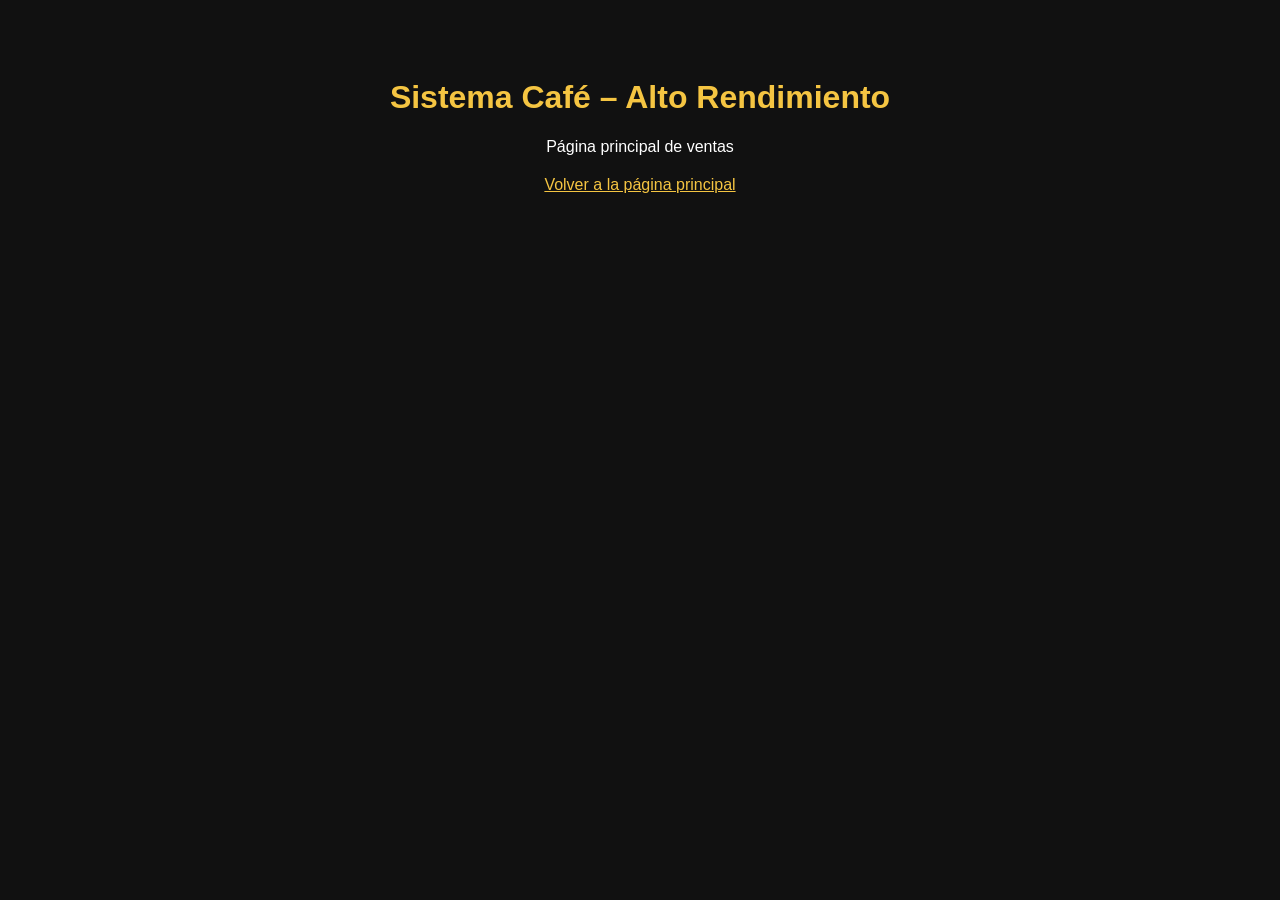
==== index.html @ 2738e2fc "Add files via upload" ====
<!DOCTYPE html>
<html lang="es">
<head>
<meta charset="UTF-8">
<title>Página principal de ventas</title>
<style>
body {
    font-family: Arial, sans-serif;
    background:#111;
    color:white;
    text-align:center;
    padding:50px;
}
h1 {
    color:#f5c542;
}
a {
    color:#f5c542;
    display:block;
    margin-top:20px;
}
</style>
</head>
<body>

<h1>Sistema Café – Alto Rendimiento</h1>
<p>Página principal de ventas</p>

<a href="/">Volver a la página principal</a>

</body>
</html>
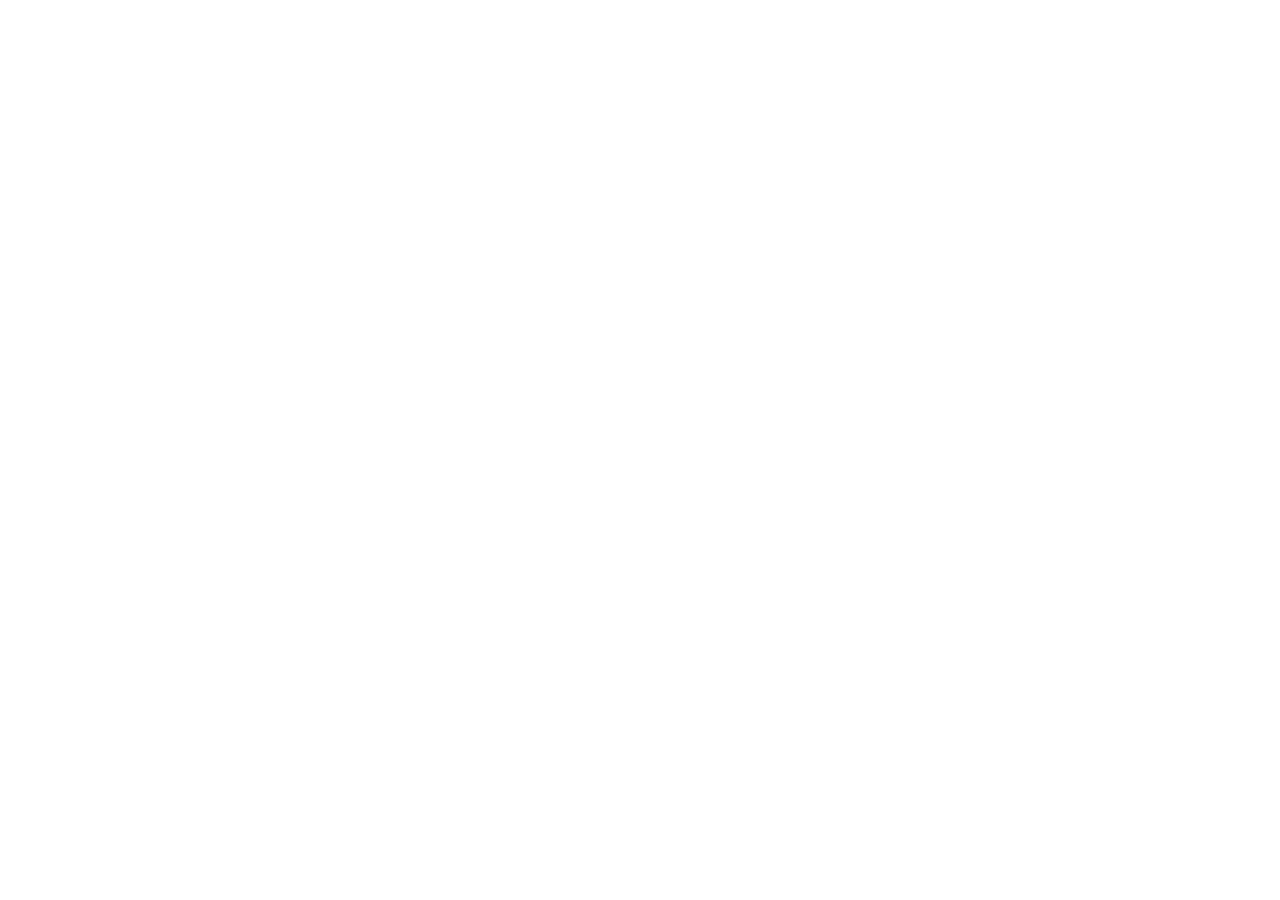
==== commit 4a01768c: "Update index.html" ====
--- a/index.html
+++ b/index.html
@@ -1,33 +1,21 @@
-
 <!DOCTYPE html>
 <html lang="es">
+
 <head>
 <meta charset="UTF-8">
-<title>Página principal de ventas</title>
-<style>
-body {
-    font-family: Arial, sans-serif;
-    background:#111;
-    color:white;
-    text-align:center;
-    padding:50px;
-}
-h1 {
-    color:#f5c542;
-}
-a {
-    color:#f5c542;
-    display:block;
-    margin-top:20px;
-}
-</style>
+<meta name="viewport" content="width=device-width, initial-scale=1.0">
+<title>Sistema Café – Alto Rendimiento</title>
+
+<link rel="stylesheet" href="/assets/index.css">
+
 </head>
+
 <body>
 
-<h1>Sistema Café – Alto Rendimiento</h1>
-<p>Página principal de ventas</p>
+<div id="root"></div>
 
-<a href="/">Volver a la página principal</a>
+<script type="module" src="/assets/index.js"></script>
 
 </body>
+
 </html>
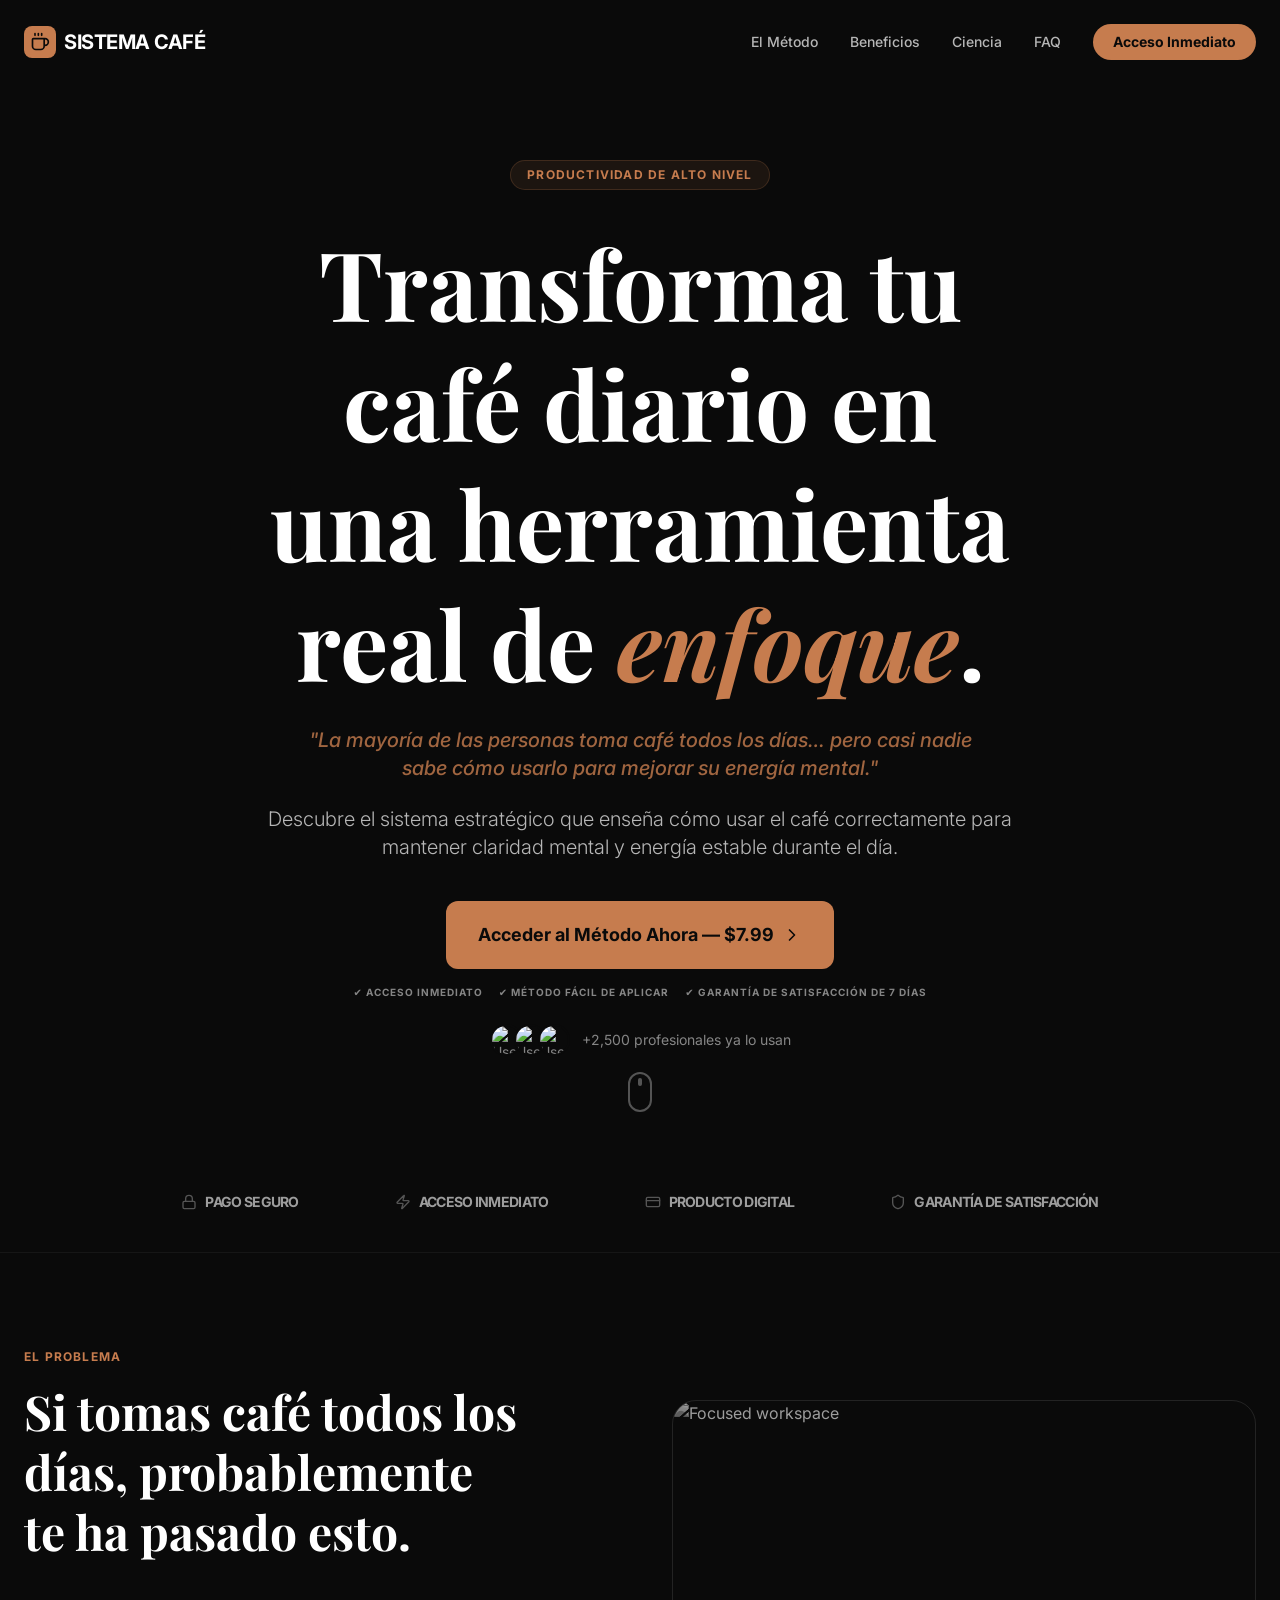
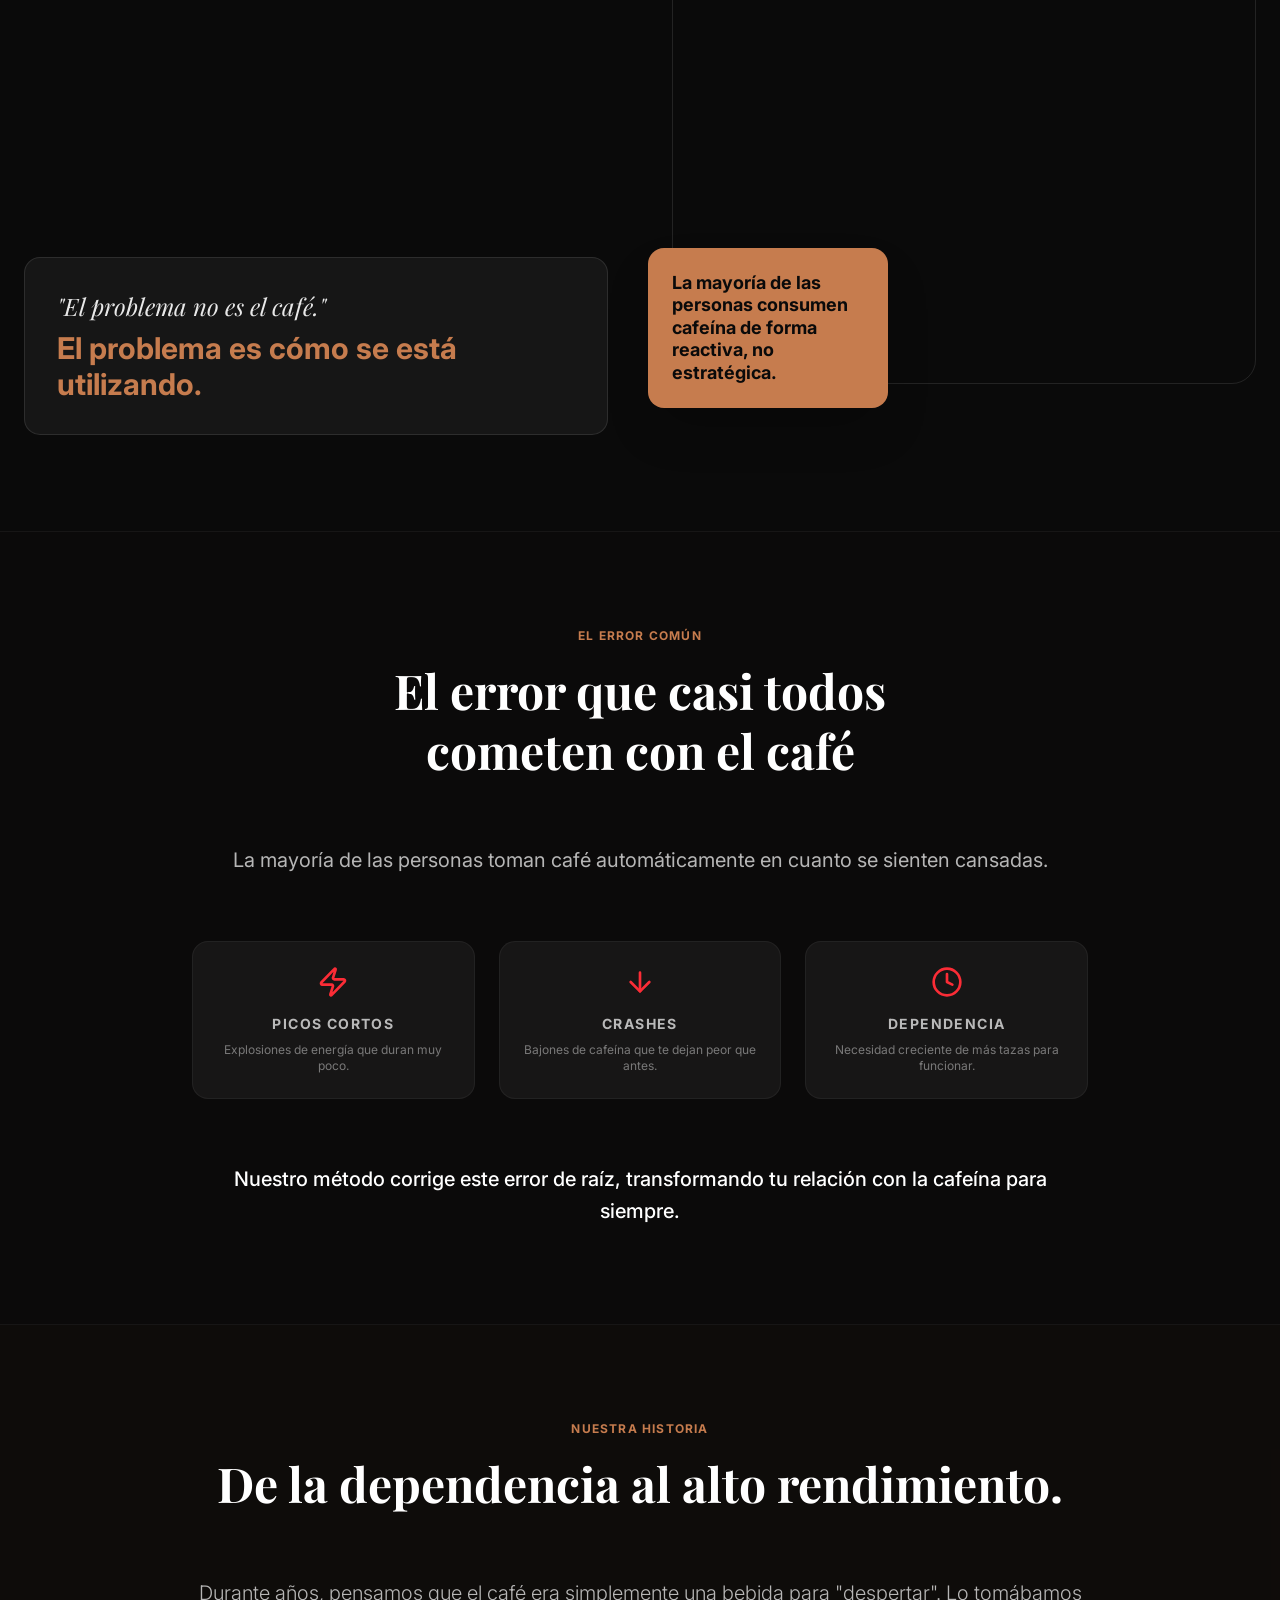
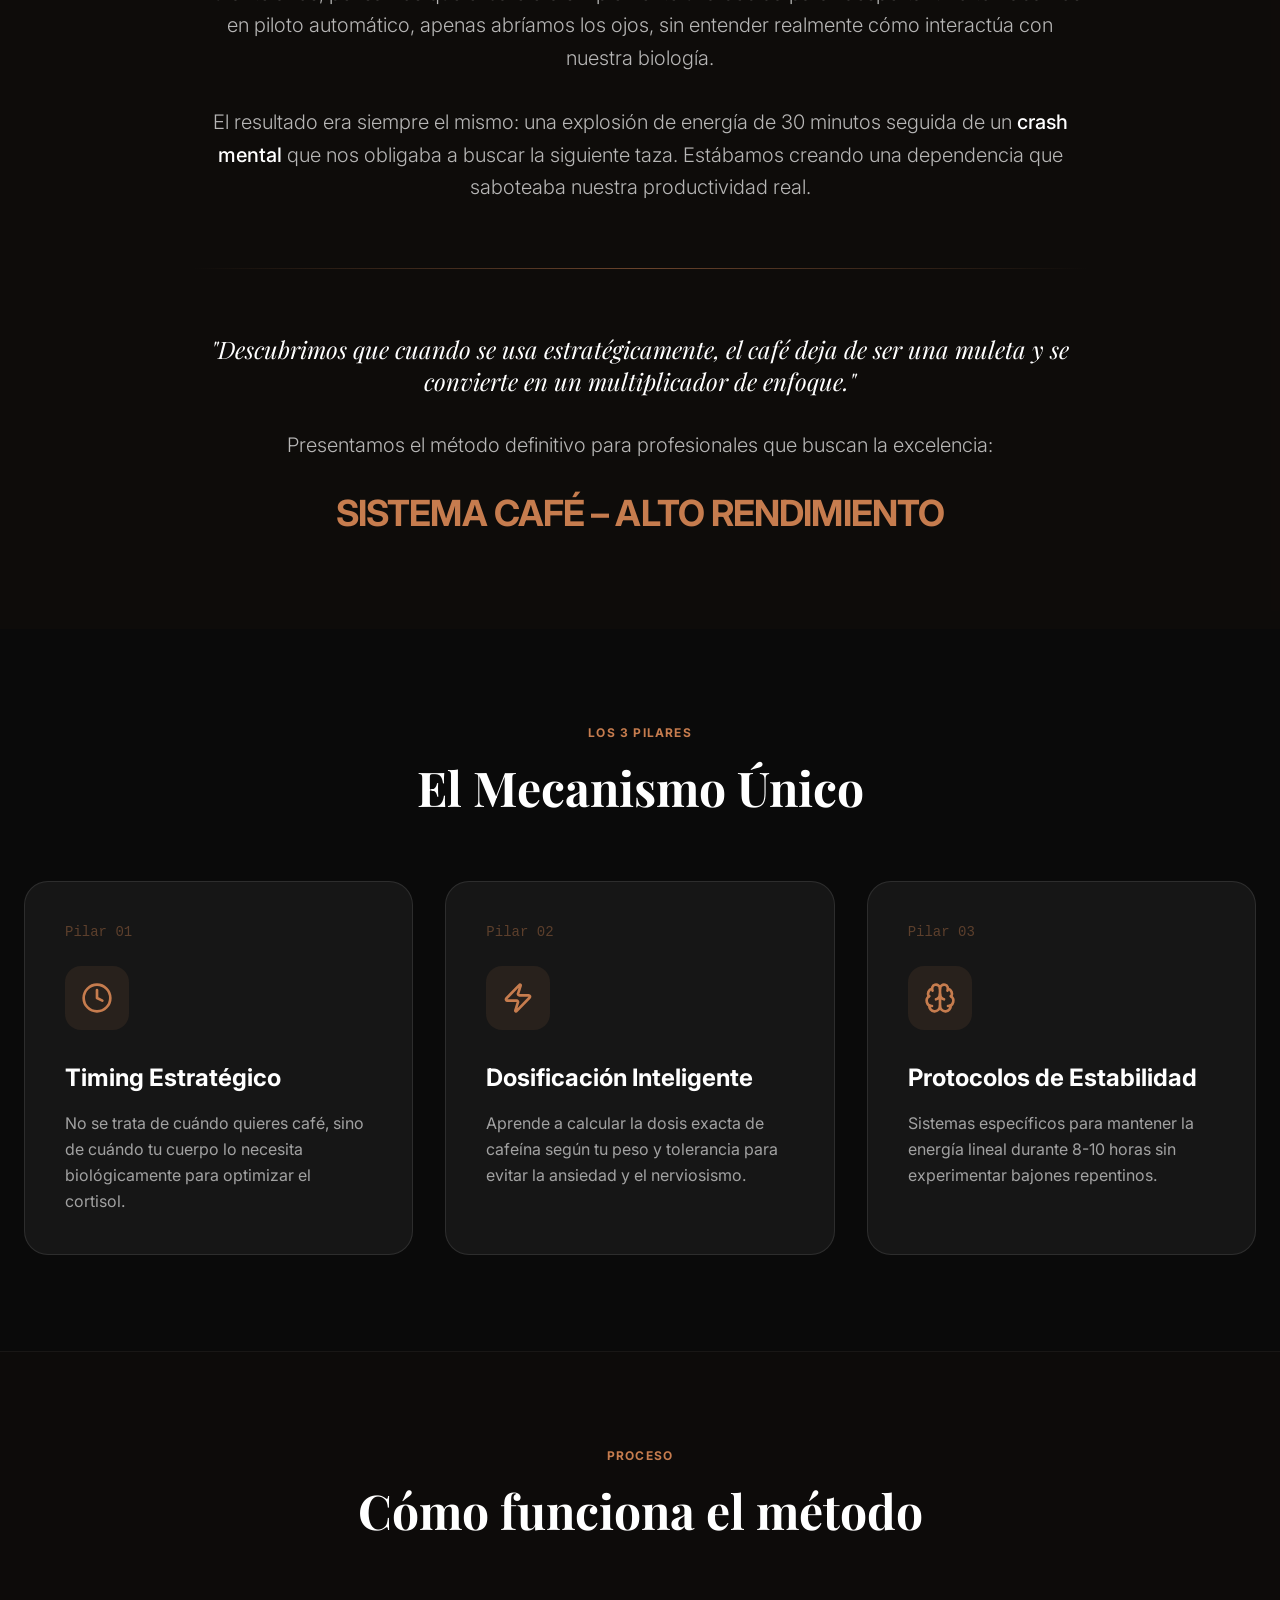
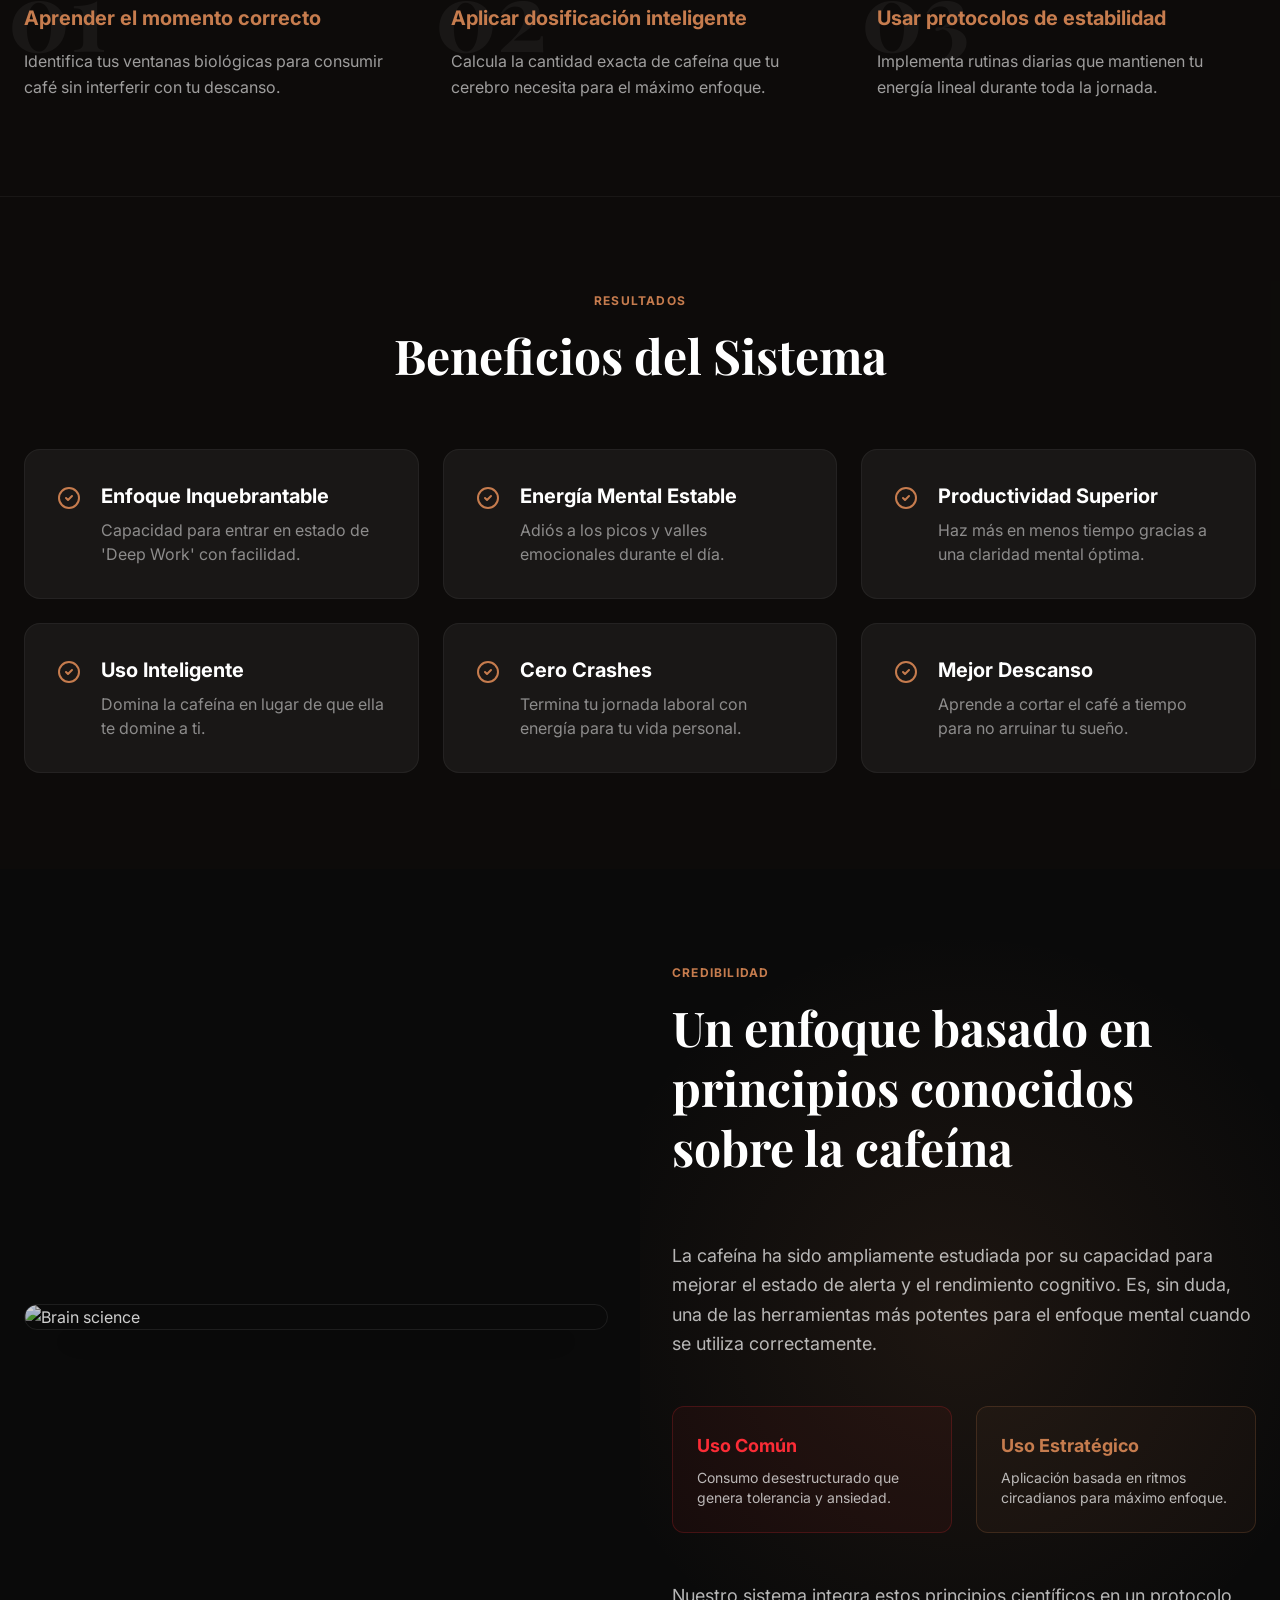
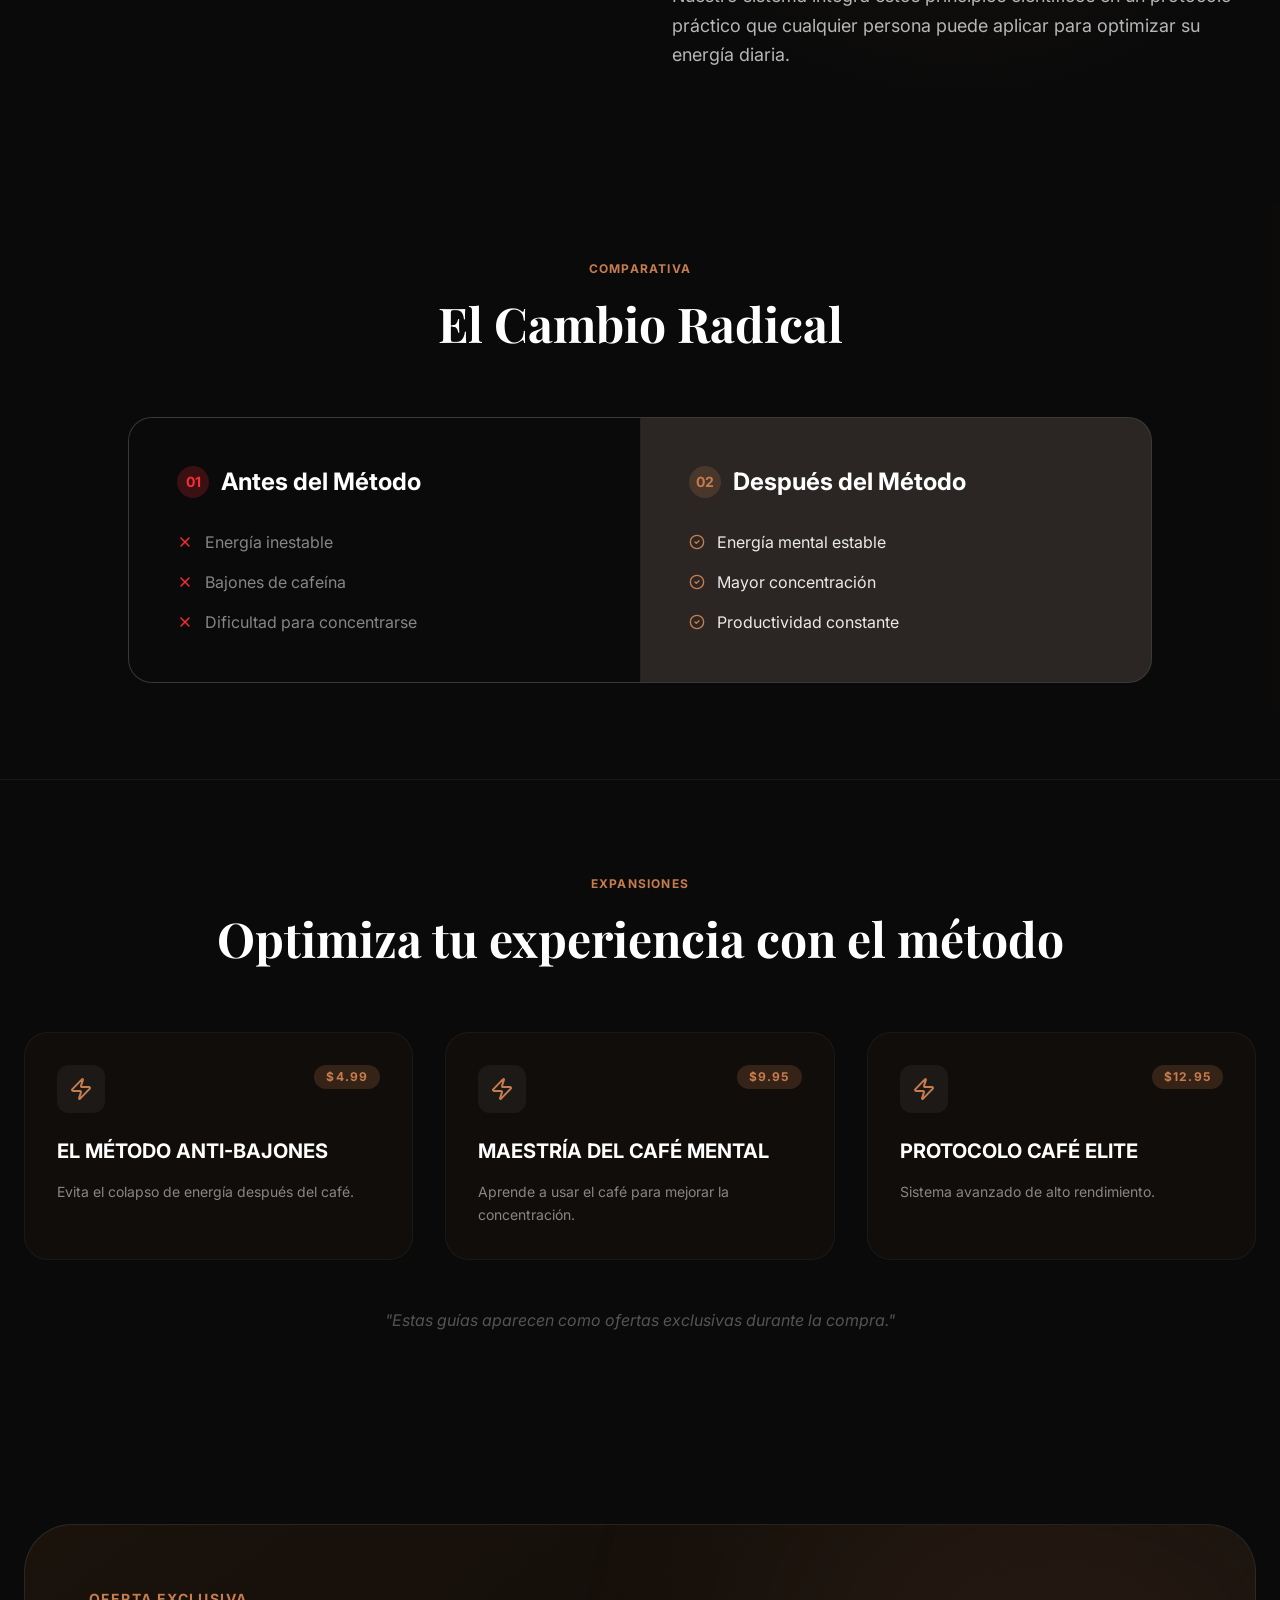
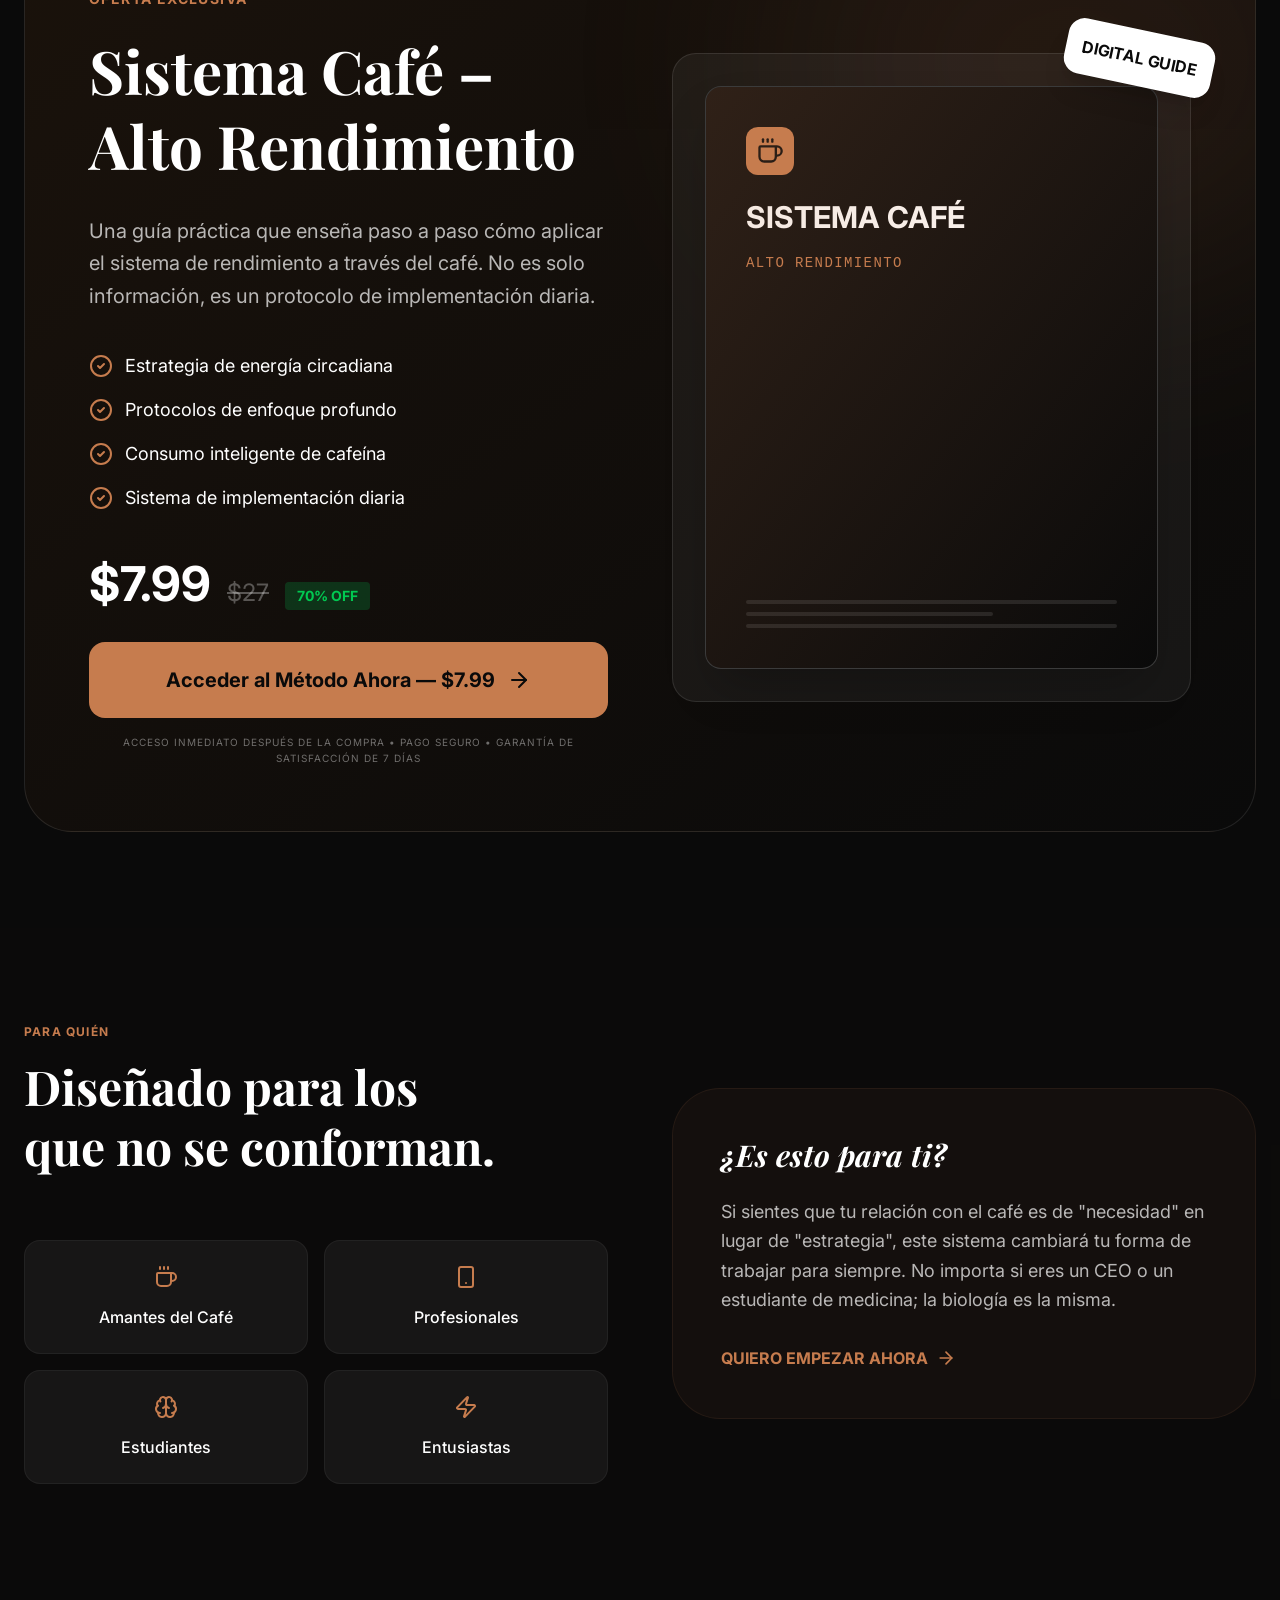
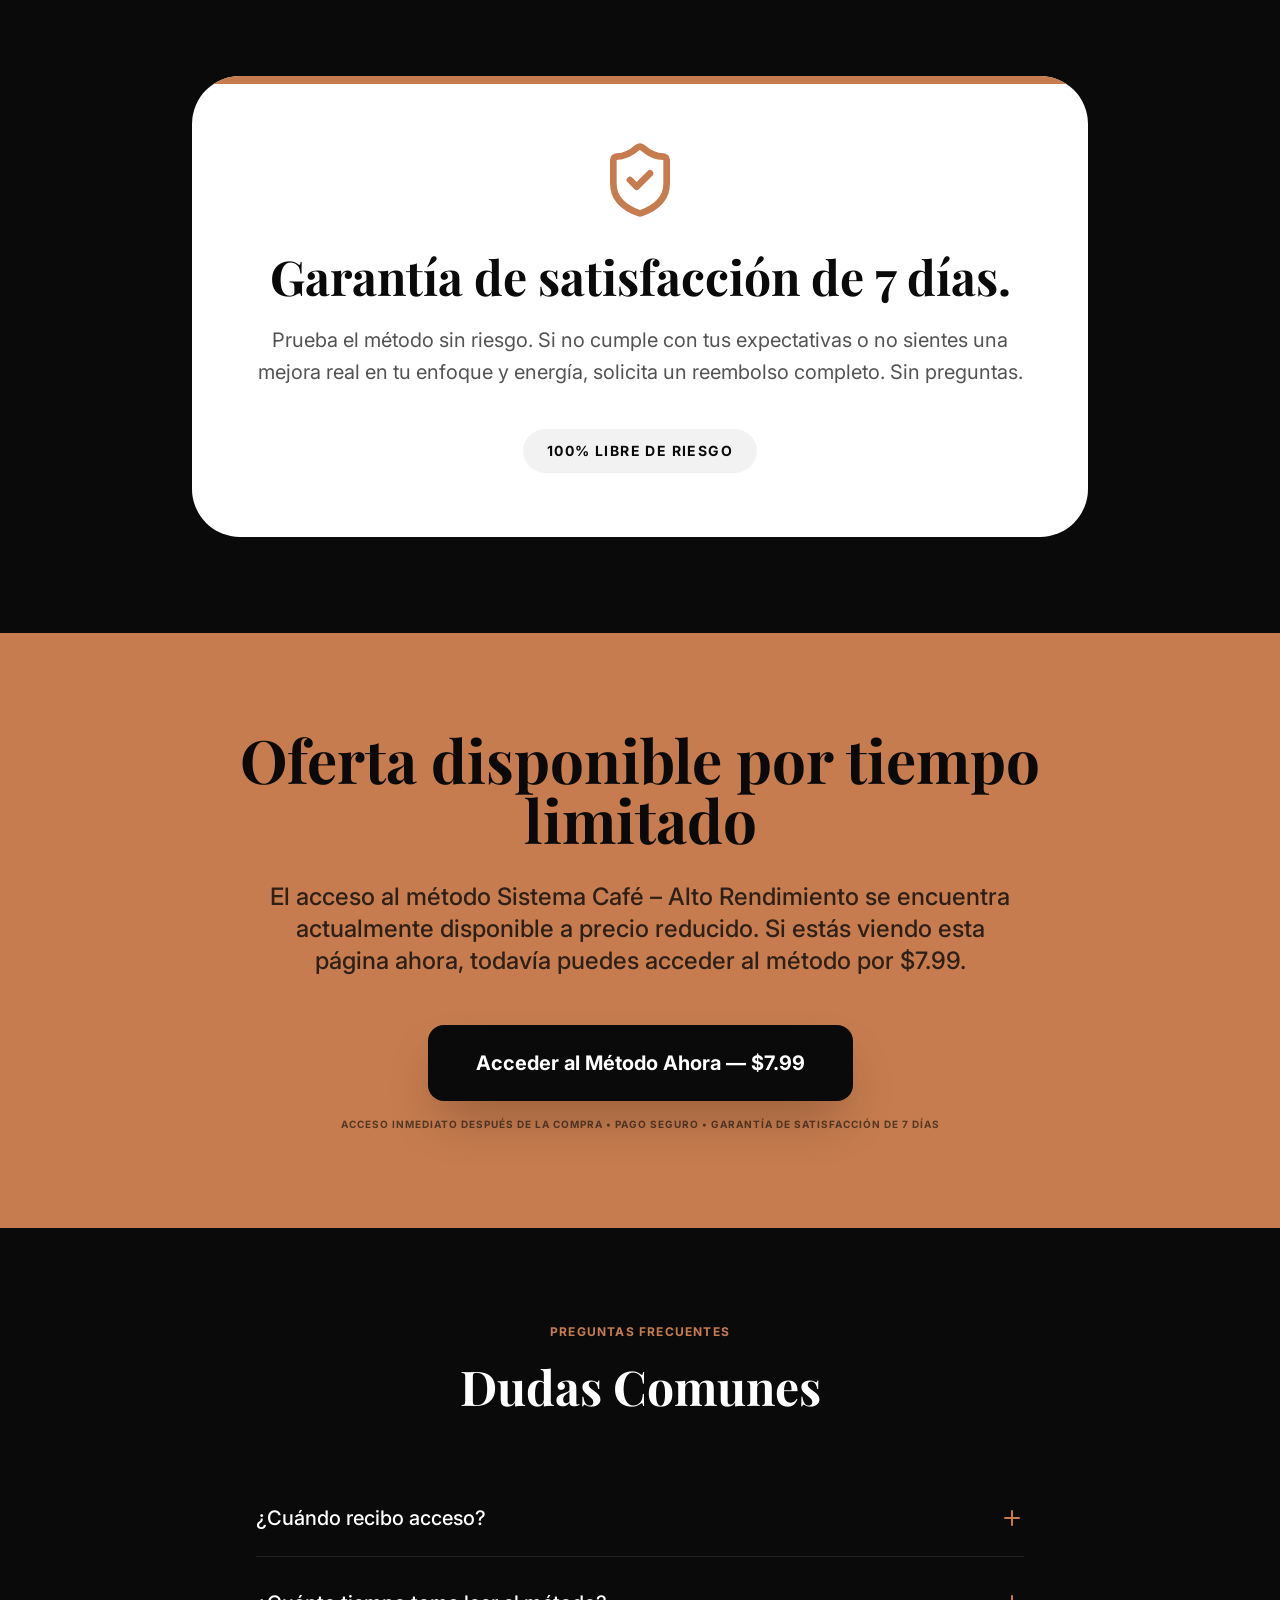
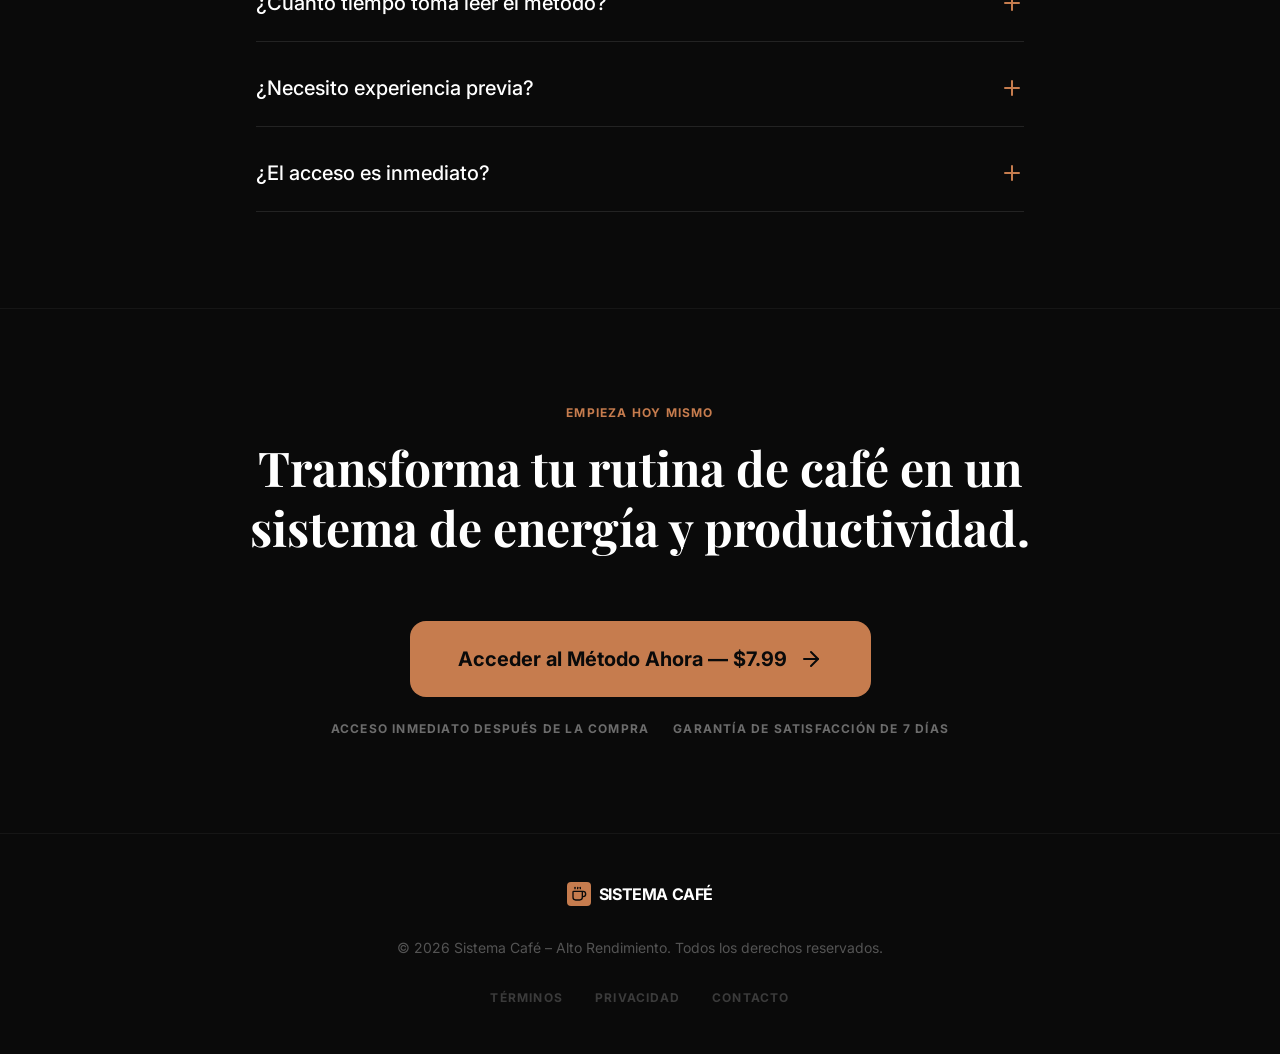
==== commit 07c6cc8e: "Update index.html" ====
--- a/index.html
+++ b/index.html
@@ -4,9 +4,10 @@
 <head>
 <meta charset="UTF-8">
 <meta name="viewport" content="width=device-width, initial-scale=1.0">
+
 <title>Sistema Café – Alto Rendimiento</title>
 
-<link rel="stylesheet" href="/assets/index.css">
+<link rel="stylesheet" href="/assets/index-BIjcZ1Al.css">
 
 </head>
 
@@ -14,7 +15,7 @@
 
 <div id="root"></div>
 
-<script type="module" src="/assets/index.js"></script>
+<script type="module" src="/assets/index-BzYRKRao.js"></script>
 
 </body>
 
--- a/assets/index-BIjcZ1Al.css
+++ b/assets/index-BIjcZ1Al.css
@@ -0,0 +1 @@
+@import"https://fonts.googleapis.com/css2?family=Inter:wght@300;400;500;600;700&family=Playfair+Display:ital,wght@0,400;0,700;1,400&display=swap";/*! tailwindcss v4.2.1 | MIT License | https://tailwindcss.com */@layer properties{@supports (((-webkit-hyphens:none)) and (not (margin-trim:inline))) or ((-moz-orient:inline) and (not (color:rgb(from red r g b)))){*,:before,:after,::backdrop{--tw-translate-x:0;--tw-translate-y:0;--tw-translate-z:0;--tw-scale-x:1;--tw-scale-y:1;--tw-scale-z:1;--tw-rotate-x:initial;--tw-rotate-y:initial;--tw-rotate-z:initial;--tw-skew-x:initial;--tw-skew-y:initial;--tw-space-y-reverse:0;--tw-space-x-reverse:0;--tw-border-style:solid;--tw-gradient-position:initial;--tw-gradient-from:#0000;--tw-gradient-via:#0000;--tw-gradient-to:#0000;--tw-gradient-stops:initial;--tw-gradient-via-stops:initial;--tw-gradient-from-position:0%;--tw-gradient-via-position:50%;--tw-gradient-to-position:100%;--tw-leading:initial;--tw-font-weight:initial;--tw-tracking:initial;--tw-shadow:0 0 #0000;--tw-shadow-color:initial;--tw-shadow-alpha:100%;--tw-inset-shadow:0 0 #0000;--tw-inset-shadow-color:initial;--tw-inset-shadow-alpha:100%;--tw-ring-color:initial;--tw-ring-shadow:0 0 #0000;--tw-inset-ring-color:initial;--tw-inset-ring-shadow:0 0 #0000;--tw-ring-inset:initial;--tw-ring-offset-width:0px;--tw-ring-offset-color:#fff;--tw-ring-offset-shadow:0 0 #0000;--tw-blur:initial;--tw-brightness:initial;--tw-contrast:initial;--tw-grayscale:initial;--tw-hue-rotate:initial;--tw-invert:initial;--tw-opacity:initial;--tw-saturate:initial;--tw-sepia:initial;--tw-drop-shadow:initial;--tw-drop-shadow-color:initial;--tw-drop-shadow-alpha:100%;--tw-drop-shadow-size:initial;--tw-backdrop-blur:initial;--tw-backdrop-brightness:initial;--tw-backdrop-contrast:initial;--tw-backdrop-grayscale:initial;--tw-backdrop-hue-rotate:initial;--tw-backdrop-invert:initial;--tw-backdrop-opacity:initial;--tw-backdrop-saturate:initial;--tw-backdrop-sepia:initial;--tw-duration:initial}}}@layer theme{:root,:host{--font-sans:"Inter", ui-sans-serif, system-ui, sans-serif;--font-serif:"Playfair Display", serif;--font-mono:ui-monospace, SFMono-Regular, Menlo, Monaco, Consolas, "Liberation Mono", "Courier New", monospace;--color-red-500:oklch(63.7% .237 25.331);--color-green-500:oklch(72.3% .219 149.579);--color-white:#fff;--spacing:.25rem;--container-2xl:42rem;--container-3xl:48rem;--container-4xl:56rem;--container-5xl:64rem;--container-7xl:80rem;--text-xs:.75rem;--text-xs--line-height:calc(1 / .75);--text-sm:.875rem;--text-sm--line-height:calc(1.25 / .875);--text-lg:1.125rem;--text-lg--line-height:calc(1.75 / 1.125);--text-xl:1.25rem;--text-xl--line-height:calc(1.75 / 1.25);--text-2xl:1.5rem;--text-2xl--line-height:calc(2 / 1.5);--text-3xl:1.875rem;--text-3xl--line-height: 1.2 ;--text-4xl:2.25rem;--text-4xl--line-height:calc(2.5 / 2.25);--text-5xl:3rem;--text-5xl--line-height:1;--text-6xl:3.75rem;--text-6xl--line-height:1;--text-7xl:4.5rem;--text-7xl--line-height:1;--text-8xl:6rem;--text-8xl--line-height:1;--font-weight-light:300;--font-weight-medium:500;--font-weight-bold:700;--tracking-tighter:-.05em;--tracking-tight:-.025em;--tracking-widest:.1em;--leading-tight:1.25;--leading-snug:1.375;--leading-relaxed:1.625;--radius-lg:.5rem;--radius-xl:.75rem;--radius-2xl:1rem;--radius-3xl:1.5rem;--animate-bounce:bounce 1s infinite;--blur-md:12px;--default-transition-duration:.15s;--default-transition-timing-function:cubic-bezier(.4, 0, .2, 1);--default-font-family:var(--font-sans);--default-mono-font-family:var(--font-mono);--color-coffee-orange:#c67c4e;--color-coffee-dark:#1a120b;--color-coffee-black:#0a0a0a}}@layer base{*,:after,:before,::backdrop{box-sizing:border-box;border:0 solid;margin:0;padding:0}::file-selector-button{box-sizing:border-box;border:0 solid;margin:0;padding:0}html,:host{-webkit-text-size-adjust:100%;-moz-tab-size:4;tab-size:4;line-height:1.5;font-family:var(--default-font-family,ui-sans-serif, system-ui, sans-serif, "Apple Color Emoji", "Segoe UI Emoji", "Segoe UI Symbol", "Noto Color Emoji");font-feature-settings:var(--default-font-feature-settings,normal);font-variation-settings:var(--default-font-variation-settings,normal);-webkit-tap-highlight-color:transparent}hr{height:0;color:inherit;border-top-width:1px}abbr:where([title]){-webkit-text-decoration:underline dotted;text-decoration:underline dotted}h1,h2,h3,h4,h5,h6{font-size:inherit;font-weight:inherit}a{color:inherit;-webkit-text-decoration:inherit;text-decoration:inherit}b,strong{font-weight:bolder}code,kbd,samp,pre{font-family:var(--default-mono-font-family,ui-monospace, SFMono-Regular, Menlo, Monaco, Consolas, "Liberation Mono", "Courier New", monospace);font-feature-settings:var(--default-mono-font-feature-settings,normal);font-variation-settings:var(--default-mono-font-variation-settings,normal);font-size:1em}small{font-size:80%}sub,sup{vertical-align:baseline;font-size:75%;line-height:0;position:relative}sub{bottom:-.25em}sup{top:-.5em}table{text-indent:0;border-color:inherit;border-collapse:collapse}:-moz-focusring{outline:auto}progress{vertical-align:baseline}summary{display:list-item}ol,ul,menu{list-style:none}img,svg,video,canvas,audio,iframe,embed,object{vertical-align:middle;display:block}img,video{max-width:100%;height:auto}button,input,select,optgroup,textarea{font:inherit;font-feature-settings:inherit;font-variation-settings:inherit;letter-spacing:inherit;color:inherit;opacity:1;background-color:#0000;border-radius:0}::file-selector-button{font:inherit;font-feature-settings:inherit;font-variation-settings:inherit;letter-spacing:inherit;color:inherit;opacity:1;background-color:#0000;border-radius:0}:where(select:is([multiple],[size])) optgroup{font-weight:bolder}:where(select:is([multiple],[size])) optgroup option{padding-inline-start:20px}::file-selector-button{margin-inline-end:4px}::placeholder{opacity:1}@supports (not ((-webkit-appearance:-apple-pay-button))) or (contain-intrinsic-size:1px){::placeholder{color:currentColor}@supports (color:color-mix(in lab,red,red)){::placeholder{color:color-mix(in oklab,currentcolor 50%,transparent)}}}textarea{resize:vertical}::-webkit-search-decoration{-webkit-appearance:none}::-webkit-date-and-time-value{min-height:1lh;text-align:inherit}::-webkit-datetime-edit{display:inline-flex}::-webkit-datetime-edit-fields-wrapper{padding:0}::-webkit-datetime-edit{padding-block:0}::-webkit-datetime-edit-year-field{padding-block:0}::-webkit-datetime-edit-month-field{padding-block:0}::-webkit-datetime-edit-day-field{padding-block:0}::-webkit-datetime-edit-hour-field{padding-block:0}::-webkit-datetime-edit-minute-field{padding-block:0}::-webkit-datetime-edit-second-field{padding-block:0}::-webkit-datetime-edit-millisecond-field{padding-block:0}::-webkit-datetime-edit-meridiem-field{padding-block:0}::-webkit-calendar-picker-indicator{line-height:1}:-moz-ui-invalid{box-shadow:none}button,input:where([type=button],[type=reset],[type=submit]){-webkit-appearance:button;-moz-appearance:button;appearance:button}::file-selector-button{-webkit-appearance:button;-moz-appearance:button;appearance:button}::-webkit-inner-spin-button{height:auto}::-webkit-outer-spin-button{height:auto}[hidden]:where(:not([hidden=until-found])){display:none!important}html,body{overflow-x:hidden}body{background-color:var(--color-coffee-black);font-family:var(--font-sans);color:var(--color-white);-webkit-font-smoothing:antialiased;-moz-osx-font-smoothing:grayscale}}@layer components;@layer utilities{.pointer-events-none{pointer-events:none}.absolute{position:absolute}.fixed{position:fixed}.relative{position:relative}.inset-0{inset:calc(var(--spacing) * 0)}.-top-6{top:calc(var(--spacing) * -6)}.-top-10{top:calc(var(--spacing) * -10)}.top-0{top:calc(var(--spacing) * 0)}.top-\[-10\%\]{top:-10%}.-right-6{right:calc(var(--spacing) * -6)}.right-0{right:calc(var(--spacing) * 0)}.right-\[-10\%\]{right:-10%}.-bottom-6{bottom:calc(var(--spacing) * -6)}.bottom-10{bottom:calc(var(--spacing) * 10)}.-left-4{left:calc(var(--spacing) * -4)}.-left-6{left:calc(var(--spacing) * -6)}.left-0{left:calc(var(--spacing) * 0)}.left-1\/2{left:50%}.z-0{z-index:0}.z-10{z-index:10}.z-50{z-index:50}.order-1{order:1}.order-2{order:2}.mx-auto{margin-inline:auto}.mt-1{margin-top:calc(var(--spacing) * 1)}.mt-4{margin-top:calc(var(--spacing) * 4)}.mt-8{margin-top:calc(var(--spacing) * 8)}.mt-12{margin-top:calc(var(--spacing) * 12)}.mb-2{margin-bottom:calc(var(--spacing) * 2)}.mb-4{margin-bottom:calc(var(--spacing) * 4)}.mb-6{margin-bottom:calc(var(--spacing) * 6)}.mb-8{margin-bottom:calc(var(--spacing) * 8)}.mb-10{margin-bottom:calc(var(--spacing) * 10)}.mb-12{margin-bottom:calc(var(--spacing) * 12)}.block{display:block}.flex{display:flex}.grid{display:grid}.hidden{display:none}.inline-block{display:inline-block}.inline-flex{display:inline-flex}.aspect-\[4\/5\]{aspect-ratio:4/5}.aspect-square{aspect-ratio:1}.h-1{height:calc(var(--spacing) * 1)}.h-2{height:calc(var(--spacing) * 2)}.h-4{height:calc(var(--spacing) * 4)}.h-5{height:calc(var(--spacing) * 5)}.h-6{height:calc(var(--spacing) * 6)}.h-7{height:calc(var(--spacing) * 7)}.h-8{height:calc(var(--spacing) * 8)}.h-10{height:calc(var(--spacing) * 10)}.h-12{height:calc(var(--spacing) * 12)}.h-16{height:calc(var(--spacing) * 16)}.h-20{height:calc(var(--spacing) * 20)}.h-\[50\%\]{height:50%}.h-full{height:100%}.h-px{height:1px}.min-h-\[100svh\]{min-height:100svh}.min-h-screen{min-height:100vh}.w-1{width:calc(var(--spacing) * 1)}.w-1\/2{width:50%}.w-2\/3{width:66.6667%}.w-4{width:calc(var(--spacing) * 4)}.w-5{width:calc(var(--spacing) * 5)}.w-6{width:calc(var(--spacing) * 6)}.w-7{width:calc(var(--spacing) * 7)}.w-8{width:calc(var(--spacing) * 8)}.w-12{width:calc(var(--spacing) * 12)}.w-16{width:calc(var(--spacing) * 16)}.w-20{width:calc(var(--spacing) * 20)}.w-\[50\%\]{width:50%}.w-full{width:100%}.max-w-2xl{max-width:var(--container-2xl)}.max-w-3xl{max-width:var(--container-3xl)}.max-w-4xl{max-width:var(--container-4xl)}.max-w-5xl{max-width:var(--container-5xl)}.max-w-7xl{max-width:var(--container-7xl)}.max-w-\[240px\]{max-width:240px}.max-w-full{max-width:100%}.flex-shrink-0{flex-shrink:0}.-translate-x-1\/2{--tw-translate-x: -50% ;translate:var(--tw-translate-x) var(--tw-translate-y)}.translate-y-full{--tw-translate-y:100%;translate:var(--tw-translate-x) var(--tw-translate-y)}.scale-105{--tw-scale-x:105%;--tw-scale-y:105%;--tw-scale-z:105%;scale:var(--tw-scale-x) var(--tw-scale-y)}.rotate-12{rotate:12deg}.rotate-90{rotate:90deg}.transform{transform:var(--tw-rotate-x,) var(--tw-rotate-y,) var(--tw-rotate-z,) var(--tw-skew-x,) var(--tw-skew-y,)}.animate-bounce{animation:var(--animate-bounce)}.grid-cols-1{grid-template-columns:repeat(1,minmax(0,1fr))}.grid-cols-2{grid-template-columns:repeat(2,minmax(0,1fr))}.flex-col{flex-direction:column}.flex-wrap{flex-wrap:wrap}.items-baseline{align-items:baseline}.items-center{align-items:center}.items-start{align-items:flex-start}.justify-between{justify-content:space-between}.justify-center{justify-content:center}.justify-start{justify-content:flex-start}.gap-2{gap:calc(var(--spacing) * 2)}.gap-3{gap:calc(var(--spacing) * 3)}.gap-4{gap:calc(var(--spacing) * 4)}.gap-5{gap:calc(var(--spacing) * 5)}.gap-6{gap:calc(var(--spacing) * 6)}.gap-8{gap:calc(var(--spacing) * 8)}.gap-12{gap:calc(var(--spacing) * 12)}.gap-16{gap:calc(var(--spacing) * 16)}.gap-px{gap:1px}:where(.space-y-2>:not(:last-child)){--tw-space-y-reverse:0;margin-block-start:calc(calc(var(--spacing) * 2) * var(--tw-space-y-reverse));margin-block-end:calc(calc(var(--spacing) * 2) * calc(1 - var(--tw-space-y-reverse)))}:where(.space-y-4>:not(:last-child)){--tw-space-y-reverse:0;margin-block-start:calc(calc(var(--spacing) * 4) * var(--tw-space-y-reverse));margin-block-end:calc(calc(var(--spacing) * 4) * calc(1 - var(--tw-space-y-reverse)))}:where(.space-y-6>:not(:last-child)){--tw-space-y-reverse:0;margin-block-start:calc(calc(var(--spacing) * 6) * var(--tw-space-y-reverse));margin-block-end:calc(calc(var(--spacing) * 6) * calc(1 - var(--tw-space-y-reverse)))}:where(.space-y-8>:not(:last-child)){--tw-space-y-reverse:0;margin-block-start:calc(calc(var(--spacing) * 8) * var(--tw-space-y-reverse));margin-block-end:calc(calc(var(--spacing) * 8) * calc(1 - var(--tw-space-y-reverse)))}:where(.-space-x-2>:not(:last-child)){--tw-space-x-reverse:0;margin-inline-start:calc(calc(var(--spacing) * -2) * var(--tw-space-x-reverse));margin-inline-end:calc(calc(var(--spacing) * -2) * calc(1 - var(--tw-space-x-reverse)))}.overflow-hidden{overflow:hidden}.rounded{border-radius:.25rem}.rounded-2xl{border-radius:var(--radius-2xl)}.rounded-3xl{border-radius:var(--radius-3xl)}.rounded-\[2rem\]{border-radius:2rem}.rounded-\[3rem\]{border-radius:3rem}.rounded-full{border-radius:3.40282e38px}.rounded-lg{border-radius:var(--radius-lg)}.rounded-xl{border-radius:var(--radius-xl)}.border{border-style:var(--tw-border-style);border-width:1px}.border-2{border-style:var(--tw-border-style);border-width:2px}.border-y{border-block-style:var(--tw-border-style);border-block-width:1px}.border-t{border-top-style:var(--tw-border-style);border-top-width:1px}.border-b{border-bottom-style:var(--tw-border-style);border-bottom-width:1px}.border-coffee-black{border-color:var(--color-coffee-black)}.border-coffee-orange\/10{border-color:#c67c4e1a}@supports (color:color-mix(in lab,red,red)){.border-coffee-orange\/10{border-color:color-mix(in oklab,var(--color-coffee-orange) 10%,transparent)}}.border-coffee-orange\/20{border-color:#c67c4e33}@supports (color:color-mix(in lab,red,red)){.border-coffee-orange\/20{border-color:color-mix(in oklab,var(--color-coffee-orange) 20%,transparent)}}.border-red-500\/20{border-color:#fb2c3633}@supports (color:color-mix(in lab,red,red)){.border-red-500\/20{border-color:color-mix(in oklab,var(--color-red-500) 20%,transparent)}}.border-white{border-color:var(--color-white)}.border-white\/5{border-color:#ffffff0d}@supports (color:color-mix(in lab,red,red)){.border-white\/5{border-color:color-mix(in oklab,var(--color-white) 5%,transparent)}}.border-white\/10{border-color:#ffffff1a}@supports (color:color-mix(in lab,red,red)){.border-white\/10{border-color:color-mix(in oklab,var(--color-white) 10%,transparent)}}.border-white\/20{border-color:#fff3}@supports (color:color-mix(in lab,red,red)){.border-white\/20{border-color:color-mix(in oklab,var(--color-white) 20%,transparent)}}.bg-coffee-black{background-color:var(--color-coffee-black)}.bg-coffee-black\/5{background-color:#0a0a0a0d}@supports (color:color-mix(in lab,red,red)){.bg-coffee-black\/5{background-color:color-mix(in oklab,var(--color-coffee-black) 5%,transparent)}}.bg-coffee-black\/80{background-color:#0a0a0acc}@supports (color:color-mix(in lab,red,red)){.bg-coffee-black\/80{background-color:color-mix(in oklab,var(--color-coffee-black) 80%,transparent)}}.bg-coffee-dark\/10{background-color:#1a120b1a}@supports (color:color-mix(in lab,red,red)){.bg-coffee-dark\/10{background-color:color-mix(in oklab,var(--color-coffee-dark) 10%,transparent)}}.bg-coffee-dark\/20{background-color:#1a120b33}@supports (color:color-mix(in lab,red,red)){.bg-coffee-dark\/20{background-color:color-mix(in oklab,var(--color-coffee-dark) 20%,transparent)}}.bg-coffee-dark\/30{background-color:#1a120b4d}@supports (color:color-mix(in lab,red,red)){.bg-coffee-dark\/30{background-color:color-mix(in oklab,var(--color-coffee-dark) 30%,transparent)}}.bg-coffee-dark\/40{background-color:#1a120b66}@supports (color:color-mix(in lab,red,red)){.bg-coffee-dark\/40{background-color:color-mix(in oklab,var(--color-coffee-dark) 40%,transparent)}}.bg-coffee-orange{background-color:var(--color-coffee-orange)}.bg-coffee-orange\/5{background-color:#c67c4e0d}@supports (color:color-mix(in lab,red,red)){.bg-coffee-orange\/5{background-color:color-mix(in oklab,var(--color-coffee-orange) 5%,transparent)}}.bg-coffee-orange\/10{background-color:#c67c4e1a}@supports (color:color-mix(in lab,red,red)){.bg-coffee-orange\/10{background-color:color-mix(in oklab,var(--color-coffee-orange) 10%,transparent)}}.bg-coffee-orange\/20{background-color:#c67c4e33}@supports (color:color-mix(in lab,red,red)){.bg-coffee-orange\/20{background-color:color-mix(in oklab,var(--color-coffee-orange) 20%,transparent)}}.bg-green-500\/20{background-color:#00c75833}@supports (color:color-mix(in lab,red,red)){.bg-green-500\/20{background-color:color-mix(in oklab,var(--color-green-500) 20%,transparent)}}.bg-red-500\/5{background-color:#fb2c360d}@supports (color:color-mix(in lab,red,red)){.bg-red-500\/5{background-color:color-mix(in oklab,var(--color-red-500) 5%,transparent)}}.bg-red-500\/20{background-color:#fb2c3633}@supports (color:color-mix(in lab,red,red)){.bg-red-500\/20{background-color:color-mix(in oklab,var(--color-red-500) 20%,transparent)}}.bg-transparent{background-color:#0000}.bg-white{background-color:var(--color-white)}.bg-white\/5{background-color:#ffffff0d}@supports (color:color-mix(in lab,red,red)){.bg-white\/5{background-color:color-mix(in oklab,var(--color-white) 5%,transparent)}}.bg-white\/10{background-color:#ffffff1a}@supports (color:color-mix(in lab,red,red)){.bg-white\/10{background-color:color-mix(in oklab,var(--color-white) 10%,transparent)}}.bg-gradient-to-b{--tw-gradient-position:to bottom in oklab;background-image:linear-gradient(var(--tw-gradient-stops))}.bg-gradient-to-br{--tw-gradient-position:to bottom right in oklab;background-image:linear-gradient(var(--tw-gradient-stops))}.bg-gradient-to-r{--tw-gradient-position:to right in oklab;background-image:linear-gradient(var(--tw-gradient-stops))}.from-coffee-black\/60{--tw-gradient-from:#0a0a0a99}@supports (color:color-mix(in lab,red,red)){.from-coffee-black\/60{--tw-gradient-from:color-mix(in oklab, var(--color-coffee-black) 60%, transparent)}}.from-coffee-black\/60{--tw-gradient-stops:var(--tw-gradient-via-stops,var(--tw-gradient-position), var(--tw-gradient-from) var(--tw-gradient-from-position), var(--tw-gradient-to) var(--tw-gradient-to-position))}.from-coffee-dark{--tw-gradient-from:var(--color-coffee-dark);--tw-gradient-stops:var(--tw-gradient-via-stops,var(--tw-gradient-position), var(--tw-gradient-from) var(--tw-gradient-from-position), var(--tw-gradient-to) var(--tw-gradient-to-position))}.from-coffee-orange\/20{--tw-gradient-from:#c67c4e33}@supports (color:color-mix(in lab,red,red)){.from-coffee-orange\/20{--tw-gradient-from:color-mix(in oklab, var(--color-coffee-orange) 20%, transparent)}}.from-coffee-orange\/20{--tw-gradient-stops:var(--tw-gradient-via-stops,var(--tw-gradient-position), var(--tw-gradient-from) var(--tw-gradient-from-position), var(--tw-gradient-to) var(--tw-gradient-to-position))}.from-transparent{--tw-gradient-from:transparent;--tw-gradient-stops:var(--tw-gradient-via-stops,var(--tw-gradient-position), var(--tw-gradient-from) var(--tw-gradient-from-position), var(--tw-gradient-to) var(--tw-gradient-to-position))}.via-coffee-orange\/50{--tw-gradient-via:#c67c4e80}@supports (color:color-mix(in lab,red,red)){.via-coffee-orange\/50{--tw-gradient-via:color-mix(in oklab, var(--color-coffee-orange) 50%, transparent)}}.via-coffee-orange\/50{--tw-gradient-via-stops:var(--tw-gradient-position), var(--tw-gradient-from) var(--tw-gradient-from-position), var(--tw-gradient-via) var(--tw-gradient-via-position), var(--tw-gradient-to) var(--tw-gradient-to-position);--tw-gradient-stops:var(--tw-gradient-via-stops)}.via-transparent{--tw-gradient-via:transparent;--tw-gradient-via-stops:var(--tw-gradient-position), var(--tw-gradient-from) var(--tw-gradient-from-position), var(--tw-gradient-via) var(--tw-gradient-via-position), var(--tw-gradient-to) var(--tw-gradient-to-position);--tw-gradient-stops:var(--tw-gradient-via-stops)}.to-coffee-black{--tw-gradient-to:var(--color-coffee-black);--tw-gradient-stops:var(--tw-gradient-via-stops,var(--tw-gradient-position), var(--tw-gradient-from) var(--tw-gradient-from-position), var(--tw-gradient-to) var(--tw-gradient-to-position))}.to-transparent{--tw-gradient-to:transparent;--tw-gradient-stops:var(--tw-gradient-via-stops,var(--tw-gradient-position), var(--tw-gradient-from) var(--tw-gradient-from-position), var(--tw-gradient-to) var(--tw-gradient-to-position))}.object-cover{object-fit:cover}.p-1{padding:calc(var(--spacing) * 1)}.p-4{padding:calc(var(--spacing) * 4)}.p-6{padding:calc(var(--spacing) * 6)}.p-8{padding:calc(var(--spacing) * 8)}.p-10{padding:calc(var(--spacing) * 10)}.p-12{padding:calc(var(--spacing) * 12)}.px-3{padding-inline:calc(var(--spacing) * 3)}.px-4{padding-inline:calc(var(--spacing) * 4)}.px-5{padding-inline:calc(var(--spacing) * 5)}.px-6{padding-inline:calc(var(--spacing) * 6)}.px-8{padding-inline:calc(var(--spacing) * 8)}.px-12{padding-inline:calc(var(--spacing) * 12)}.py-1{padding-block:calc(var(--spacing) * 1)}.py-1\.5{padding-block:calc(var(--spacing) * 1.5)}.py-2{padding-block:calc(var(--spacing) * 2)}.py-3{padding-block:calc(var(--spacing) * 3)}.py-4{padding-block:calc(var(--spacing) * 4)}.py-5{padding-block:calc(var(--spacing) * 5)}.py-6{padding-block:calc(var(--spacing) * 6)}.py-8{padding-block:calc(var(--spacing) * 8)}.py-10{padding-block:calc(var(--spacing) * 10)}.py-12{padding-block:calc(var(--spacing) * 12)}.py-20{padding-block:calc(var(--spacing) * 20)}.py-24{padding-block:calc(var(--spacing) * 24)}.pt-28{padding-top:calc(var(--spacing) * 28)}.pb-24{padding-bottom:calc(var(--spacing) * 24)}.text-center{text-align:center}.text-left{text-align:left}.font-mono{font-family:var(--font-mono)}.font-serif{font-family:var(--font-serif)}.text-2xl{font-size:var(--text-2xl);line-height:var(--tw-leading,var(--text-2xl--line-height))}.text-3xl{font-size:var(--text-3xl);line-height:var(--tw-leading,var(--text-3xl--line-height))}.text-4xl{font-size:var(--text-4xl);line-height:var(--tw-leading,var(--text-4xl--line-height))}.text-8xl{font-size:var(--text-8xl);line-height:var(--tw-leading,var(--text-8xl--line-height))}.text-lg{font-size:var(--text-lg);line-height:var(--tw-leading,var(--text-lg--line-height))}.text-sm{font-size:var(--text-sm);line-height:var(--tw-leading,var(--text-sm--line-height))}.text-xl{font-size:var(--text-xl);line-height:var(--tw-leading,var(--text-xl--line-height))}.text-xs{font-size:var(--text-xs);line-height:var(--tw-leading,var(--text-xs--line-height))}.text-\[10px\]{font-size:10px}.leading-relaxed{--tw-leading:var(--leading-relaxed);line-height:var(--leading-relaxed)}.leading-snug{--tw-leading:var(--leading-snug);line-height:var(--leading-snug)}.leading-tight{--tw-leading:var(--leading-tight);line-height:var(--leading-tight)}.font-bold{--tw-font-weight:var(--font-weight-bold);font-weight:var(--font-weight-bold)}.font-light{--tw-font-weight:var(--font-weight-light);font-weight:var(--font-weight-light)}.font-medium{--tw-font-weight:var(--font-weight-medium);font-weight:var(--font-weight-medium)}.tracking-tight{--tw-tracking:var(--tracking-tight);letter-spacing:var(--tracking-tight)}.tracking-tighter{--tw-tracking:var(--tracking-tighter);letter-spacing:var(--tracking-tighter)}.tracking-widest{--tw-tracking:var(--tracking-widest);letter-spacing:var(--tracking-widest)}.text-balance{text-wrap:balance}.break-words{overflow-wrap:break-word}.text-coffee-black{color:var(--color-coffee-black)}.text-coffee-black\/60{color:#0a0a0a99}@supports (color:color-mix(in lab,red,red)){.text-coffee-black\/60{color:color-mix(in oklab,var(--color-coffee-black) 60%,transparent)}}.text-coffee-black\/70{color:#0a0a0ab3}@supports (color:color-mix(in lab,red,red)){.text-coffee-black\/70{color:color-mix(in oklab,var(--color-coffee-black) 70%,transparent)}}.text-coffee-orange{color:var(--color-coffee-orange)}.text-coffee-orange\/40{color:#c67c4e66}@supports (color:color-mix(in lab,red,red)){.text-coffee-orange\/40{color:color-mix(in oklab,var(--color-coffee-orange) 40%,transparent)}}.text-coffee-orange\/80{color:#c67c4ecc}@supports (color:color-mix(in lab,red,red)){.text-coffee-orange\/80{color:color-mix(in oklab,var(--color-coffee-orange) 80%,transparent)}}.text-green-500{color:var(--color-green-500)}.text-red-500{color:var(--color-red-500)}.text-white{color:var(--color-white)}.text-white\/5{color:#ffffff0d}@supports (color:color-mix(in lab,red,red)){.text-white\/5{color:color-mix(in oklab,var(--color-white) 5%,transparent)}}.text-white\/20{color:#fff3}@supports (color:color-mix(in lab,red,red)){.text-white\/20{color:color-mix(in oklab,var(--color-white) 20%,transparent)}}.text-white\/30{color:#ffffff4d}@supports (color:color-mix(in lab,red,red)){.text-white\/30{color:color-mix(in oklab,var(--color-white) 30%,transparent)}}.text-white\/40{color:#fff6}@supports (color:color-mix(in lab,red,red)){.text-white\/40{color:color-mix(in oklab,var(--color-white) 40%,transparent)}}.text-white\/50{color:#ffffff80}@supports (color:color-mix(in lab,red,red)){.text-white\/50{color:color-mix(in oklab,var(--color-white) 50%,transparent)}}.text-white\/60{color:#fff9}@supports (color:color-mix(in lab,red,red)){.text-white\/60{color:color-mix(in oklab,var(--color-white) 60%,transparent)}}.text-white\/70{color:#ffffffb3}@supports (color:color-mix(in lab,red,red)){.text-white\/70{color:color-mix(in oklab,var(--color-white) 70%,transparent)}}.text-white\/80{color:#fffc}@supports (color:color-mix(in lab,red,red)){.text-white\/80{color:color-mix(in oklab,var(--color-white) 80%,transparent)}}.text-white\/90{color:#ffffffe6}@supports (color:color-mix(in lab,red,red)){.text-white\/90{color:color-mix(in oklab,var(--color-white) 90%,transparent)}}.uppercase{text-transform:uppercase}.italic{font-style:italic}.line-through{text-decoration-line:line-through}.opacity-10{opacity:.1}.opacity-30{opacity:.3}.opacity-40{opacity:.4}.opacity-60{opacity:.6}.opacity-80{opacity:.8}.shadow-2xl{--tw-shadow:0 25px 50px -12px var(--tw-shadow-color,#00000040);box-shadow:var(--tw-inset-shadow),var(--tw-inset-ring-shadow),var(--tw-ring-offset-shadow),var(--tw-ring-shadow),var(--tw-shadow)}.shadow-xl{--tw-shadow:0 20px 25px -5px var(--tw-shadow-color,#0000001a), 0 8px 10px -6px var(--tw-shadow-color,#0000001a);box-shadow:var(--tw-inset-shadow),var(--tw-inset-ring-shadow),var(--tw-ring-offset-shadow),var(--tw-ring-shadow),var(--tw-shadow)}.blur-\[120px\]{--tw-blur:blur(120px);filter:var(--tw-blur,) var(--tw-brightness,) var(--tw-contrast,) var(--tw-grayscale,) var(--tw-hue-rotate,) var(--tw-invert,) var(--tw-saturate,) var(--tw-sepia,) var(--tw-drop-shadow,)}.grayscale{--tw-grayscale:grayscale(100%);filter:var(--tw-blur,) var(--tw-brightness,) var(--tw-contrast,) var(--tw-grayscale,) var(--tw-hue-rotate,) var(--tw-invert,) var(--tw-saturate,) var(--tw-sepia,) var(--tw-drop-shadow,)}.backdrop-blur-md{--tw-backdrop-blur:blur(var(--blur-md));-webkit-backdrop-filter:var(--tw-backdrop-blur,) var(--tw-backdrop-brightness,) var(--tw-backdrop-contrast,) var(--tw-backdrop-grayscale,) var(--tw-backdrop-hue-rotate,) var(--tw-backdrop-invert,) var(--tw-backdrop-opacity,) var(--tw-backdrop-saturate,) var(--tw-backdrop-sepia,);backdrop-filter:var(--tw-backdrop-blur,) var(--tw-backdrop-brightness,) var(--tw-backdrop-contrast,) var(--tw-backdrop-grayscale,) var(--tw-backdrop-hue-rotate,) var(--tw-backdrop-invert,) var(--tw-backdrop-opacity,) var(--tw-backdrop-saturate,) var(--tw-backdrop-sepia,)}.transition{transition-property:color,background-color,border-color,outline-color,text-decoration-color,fill,stroke,--tw-gradient-from,--tw-gradient-via,--tw-gradient-to,opacity,box-shadow,transform,translate,scale,rotate,filter,-webkit-backdrop-filter,backdrop-filter,display,content-visibility,overlay,pointer-events;transition-timing-function:var(--tw-ease,var(--default-transition-timing-function));transition-duration:var(--tw-duration,var(--default-transition-duration))}.transition-all{transition-property:all;transition-timing-function:var(--tw-ease,var(--default-transition-timing-function));transition-duration:var(--tw-duration,var(--default-transition-duration))}.transition-colors{transition-property:color,background-color,border-color,outline-color,text-decoration-color,fill,stroke,--tw-gradient-from,--tw-gradient-via,--tw-gradient-to;transition-timing-function:var(--tw-ease,var(--default-transition-timing-function));transition-duration:var(--tw-duration,var(--default-transition-duration))}.transition-transform{transition-property:transform,translate,scale,rotate;transition-timing-function:var(--tw-ease,var(--default-transition-timing-function));transition-duration:var(--tw-duration,var(--default-transition-duration))}.duration-300{--tw-duration:.3s;transition-duration:.3s}.duration-500{--tw-duration:.5s;transition-duration:.5s}.duration-700{--tw-duration:.7s;transition-duration:.7s}.select-none{-webkit-user-select:none;user-select:none}@media(hover:hover){.group-hover\:translate-x-1:is(:where(.group):hover *){--tw-translate-x:calc(var(--spacing) * 1);translate:var(--tw-translate-x) var(--tw-translate-y)}.group-hover\:translate-y-0:is(:where(.group):hover *){--tw-translate-y:calc(var(--spacing) * 0);translate:var(--tw-translate-x) var(--tw-translate-y)}.group-hover\:rotate-2:is(:where(.group):hover *){rotate:2deg}.group-hover\:bg-coffee-orange:is(:where(.group):hover *){background-color:var(--color-coffee-orange)}.group-hover\:text-coffee-black:is(:where(.group):hover *){color:var(--color-coffee-black)}}.selection\:bg-coffee-orange ::selection{background-color:var(--color-coffee-orange)}.selection\:bg-coffee-orange::selection{background-color:var(--color-coffee-orange)}.selection\:text-coffee-black ::selection{color:var(--color-coffee-black)}.selection\:text-coffee-black::selection{color:var(--color-coffee-black)}@media(hover:hover){.hover\:-translate-y-2:hover{--tw-translate-y:calc(var(--spacing) * -2);translate:var(--tw-translate-x) var(--tw-translate-y)}.hover\:scale-105:hover{--tw-scale-x:105%;--tw-scale-y:105%;--tw-scale-z:105%;scale:var(--tw-scale-x) var(--tw-scale-y)}.hover\:scale-\[1\.02\]:hover{scale:1.02}.hover\:gap-4:hover{gap:calc(var(--spacing) * 4)}.hover\:border-coffee-orange\/50:hover{border-color:#c67c4e80}@supports (color:color-mix(in lab,red,red)){.hover\:border-coffee-orange\/50:hover{border-color:color-mix(in oklab,var(--color-coffee-orange) 50%,transparent)}}.hover\:border-white\/20:hover{border-color:#fff3}@supports (color:color-mix(in lab,red,red)){.hover\:border-white\/20:hover{border-color:color-mix(in oklab,var(--color-white) 20%,transparent)}}.hover\:bg-white:hover{background-color:var(--color-white)}.hover\:text-coffee-orange:hover{color:var(--color-coffee-orange)}.hover\:grayscale-0:hover{--tw-grayscale:grayscale(0%);filter:var(--tw-blur,) var(--tw-brightness,) var(--tw-contrast,) var(--tw-grayscale,) var(--tw-hue-rotate,) var(--tw-invert,) var(--tw-saturate,) var(--tw-sepia,) var(--tw-drop-shadow,)}}.active\:scale-95:active{--tw-scale-x:95%;--tw-scale-y:95%;--tw-scale-z:95%;scale:var(--tw-scale-x) var(--tw-scale-y)}@media(min-width:40rem){.sm\:w-auto{width:auto}.sm\:p-8{padding:calc(var(--spacing) * 8)}.sm\:p-12{padding:calc(var(--spacing) * 12)}.sm\:text-4xl{font-size:var(--text-4xl);line-height:var(--tw-leading,var(--text-4xl--line-height))}.sm\:text-5xl{font-size:var(--text-5xl);line-height:var(--tw-leading,var(--text-5xl--line-height))}}@media(min-width:48rem){.md\:mb-16{margin-bottom:calc(var(--spacing) * 16)}.md\:flex{display:flex}.md\:hidden{display:none}.md\:h-6{height:calc(var(--spacing) * 6)}.md\:w-6{width:calc(var(--spacing) * 6)}.md\:grid-cols-2{grid-template-columns:repeat(2,minmax(0,1fr))}.md\:grid-cols-3{grid-template-columns:repeat(3,minmax(0,1fr))}.md\:gap-24{gap:calc(var(--spacing) * 24)}.md\:overflow-hidden{overflow:hidden}.md\:rounded-\[3rem\]{border-radius:3rem}.md\:p-16{padding:calc(var(--spacing) * 16)}.md\:px-12{padding-inline:calc(var(--spacing) * 12)}.md\:py-6{padding-block:calc(var(--spacing) * 6)}.md\:py-24{padding-block:calc(var(--spacing) * 24)}.md\:pt-40{padding-top:calc(var(--spacing) * 40)}.md\:text-2xl{font-size:var(--text-2xl);line-height:var(--tw-leading,var(--text-2xl--line-height))}.md\:text-5xl{font-size:var(--text-5xl);line-height:var(--tw-leading,var(--text-5xl--line-height))}.md\:text-6xl{font-size:var(--text-6xl);line-height:var(--tw-leading,var(--text-6xl--line-height))}.md\:text-7xl{font-size:var(--text-7xl);line-height:var(--tw-leading,var(--text-7xl--line-height))}.md\:text-sm{font-size:var(--text-sm);line-height:var(--tw-leading,var(--text-sm--line-height))}.md\:text-xl{font-size:var(--text-xl);line-height:var(--tw-leading,var(--text-xl--line-height))}.md\:text-xs{font-size:var(--text-xs);line-height:var(--tw-leading,var(--text-xs--line-height))}}@media(min-width:64rem){.lg\:order-1{order:1}.lg\:order-2{order:2}.lg\:grid-cols-2{grid-template-columns:repeat(2,minmax(0,1fr))}.lg\:grid-cols-3{grid-template-columns:repeat(3,minmax(0,1fr))}.lg\:text-6xl{font-size:var(--text-6xl);line-height:var(--tw-leading,var(--text-6xl--line-height))}.lg\:text-8xl{font-size:var(--text-8xl);line-height:var(--tw-leading,var(--text-8xl--line-height))}}}.cinematic-gradient{background:radial-gradient(circle,#c67c4e1a,#0000 70%)}.text-balance{text-wrap:balance}@property --tw-translate-x{syntax:"*";inherits:false;initial-value:0}@property --tw-translate-y{syntax:"*";inherits:false;initial-value:0}@property --tw-translate-z{syntax:"*";inherits:false;initial-value:0}@property --tw-scale-x{syntax:"*";inherits:false;initial-value:1}@property --tw-scale-y{syntax:"*";inherits:false;initial-value:1}@property --tw-scale-z{syntax:"*";inherits:false;initial-value:1}@property --tw-rotate-x{syntax:"*";inherits:false}@property --tw-rotate-y{syntax:"*";inherits:false}@property --tw-rotate-z{syntax:"*";inherits:false}@property --tw-skew-x{syntax:"*";inherits:false}@property --tw-skew-y{syntax:"*";inherits:false}@property --tw-space-y-reverse{syntax:"*";inherits:false;initial-value:0}@property --tw-space-x-reverse{syntax:"*";inherits:false;initial-value:0}@property --tw-border-style{syntax:"*";inherits:false;initial-value:solid}@property --tw-gradient-position{syntax:"*";inherits:false}@property --tw-gradient-from{syntax:"<color>";inherits:false;initial-value:#0000}@property --tw-gradient-via{syntax:"<color>";inherits:false;initial-value:#0000}@property --tw-gradient-to{syntax:"<color>";inherits:false;initial-value:#0000}@property --tw-gradient-stops{syntax:"*";inherits:false}@property --tw-gradient-via-stops{syntax:"*";inherits:false}@property --tw-gradient-from-position{syntax:"<length-percentage>";inherits:false;initial-value:0%}@property --tw-gradient-via-position{syntax:"<length-percentage>";inherits:false;initial-value:50%}@property --tw-gradient-to-position{syntax:"<length-percentage>";inherits:false;initial-value:100%}@property --tw-leading{syntax:"*";inherits:false}@property --tw-font-weight{syntax:"*";inherits:false}@property --tw-tracking{syntax:"*";inherits:false}@property --tw-shadow{syntax:"*";inherits:false;initial-value:0 0 #0000}@property --tw-shadow-color{syntax:"*";inherits:false}@property --tw-shadow-alpha{syntax:"<percentage>";inherits:false;initial-value:100%}@property --tw-inset-shadow{syntax:"*";inherits:false;initial-value:0 0 #0000}@property --tw-inset-shadow-color{syntax:"*";inherits:false}@property --tw-inset-shadow-alpha{syntax:"<percentage>";inherits:false;initial-value:100%}@property --tw-ring-color{syntax:"*";inherits:false}@property --tw-ring-shadow{syntax:"*";inherits:false;initial-value:0 0 #0000}@property --tw-inset-ring-color{syntax:"*";inherits:false}@property --tw-inset-ring-shadow{syntax:"*";inherits:false;initial-value:0 0 #0000}@property --tw-ring-inset{syntax:"*";inherits:false}@property --tw-ring-offset-width{syntax:"<length>";inherits:false;initial-value:0}@property --tw-ring-offset-color{syntax:"*";inherits:false;initial-value:#fff}@property --tw-ring-offset-shadow{syntax:"*";inherits:false;initial-value:0 0 #0000}@property --tw-blur{syntax:"*";inherits:false}@property --tw-brightness{syntax:"*";inherits:false}@property --tw-contrast{syntax:"*";inherits:false}@property --tw-grayscale{syntax:"*";inherits:false}@property --tw-hue-rotate{syntax:"*";inherits:false}@property --tw-invert{syntax:"*";inherits:false}@property --tw-opacity{syntax:"*";inherits:false}@property --tw-saturate{syntax:"*";inherits:false}@property --tw-sepia{syntax:"*";inherits:false}@property --tw-drop-shadow{syntax:"*";inherits:false}@property --tw-drop-shadow-color{syntax:"*";inherits:false}@property --tw-drop-shadow-alpha{syntax:"<percentage>";inherits:false;initial-value:100%}@property --tw-drop-shadow-size{syntax:"*";inherits:false}@property --tw-backdrop-blur{syntax:"*";inherits:false}@property --tw-backdrop-brightness{syntax:"*";inherits:false}@property --tw-backdrop-contrast{syntax:"*";inherits:false}@property --tw-backdrop-grayscale{syntax:"*";inherits:false}@property --tw-backdrop-hue-rotate{syntax:"*";inherits:false}@property --tw-backdrop-invert{syntax:"*";inherits:false}@property --tw-backdrop-opacity{syntax:"*";inherits:false}@property --tw-backdrop-saturate{syntax:"*";inherits:false}@property --tw-backdrop-sepia{syntax:"*";inherits:false}@property --tw-duration{syntax:"*";inherits:false}@keyframes bounce{0%,to{animation-timing-function:cubic-bezier(.8,0,1,1);transform:translateY(-25%)}50%{animation-timing-function:cubic-bezier(0,0,.2,1);transform:none}}
